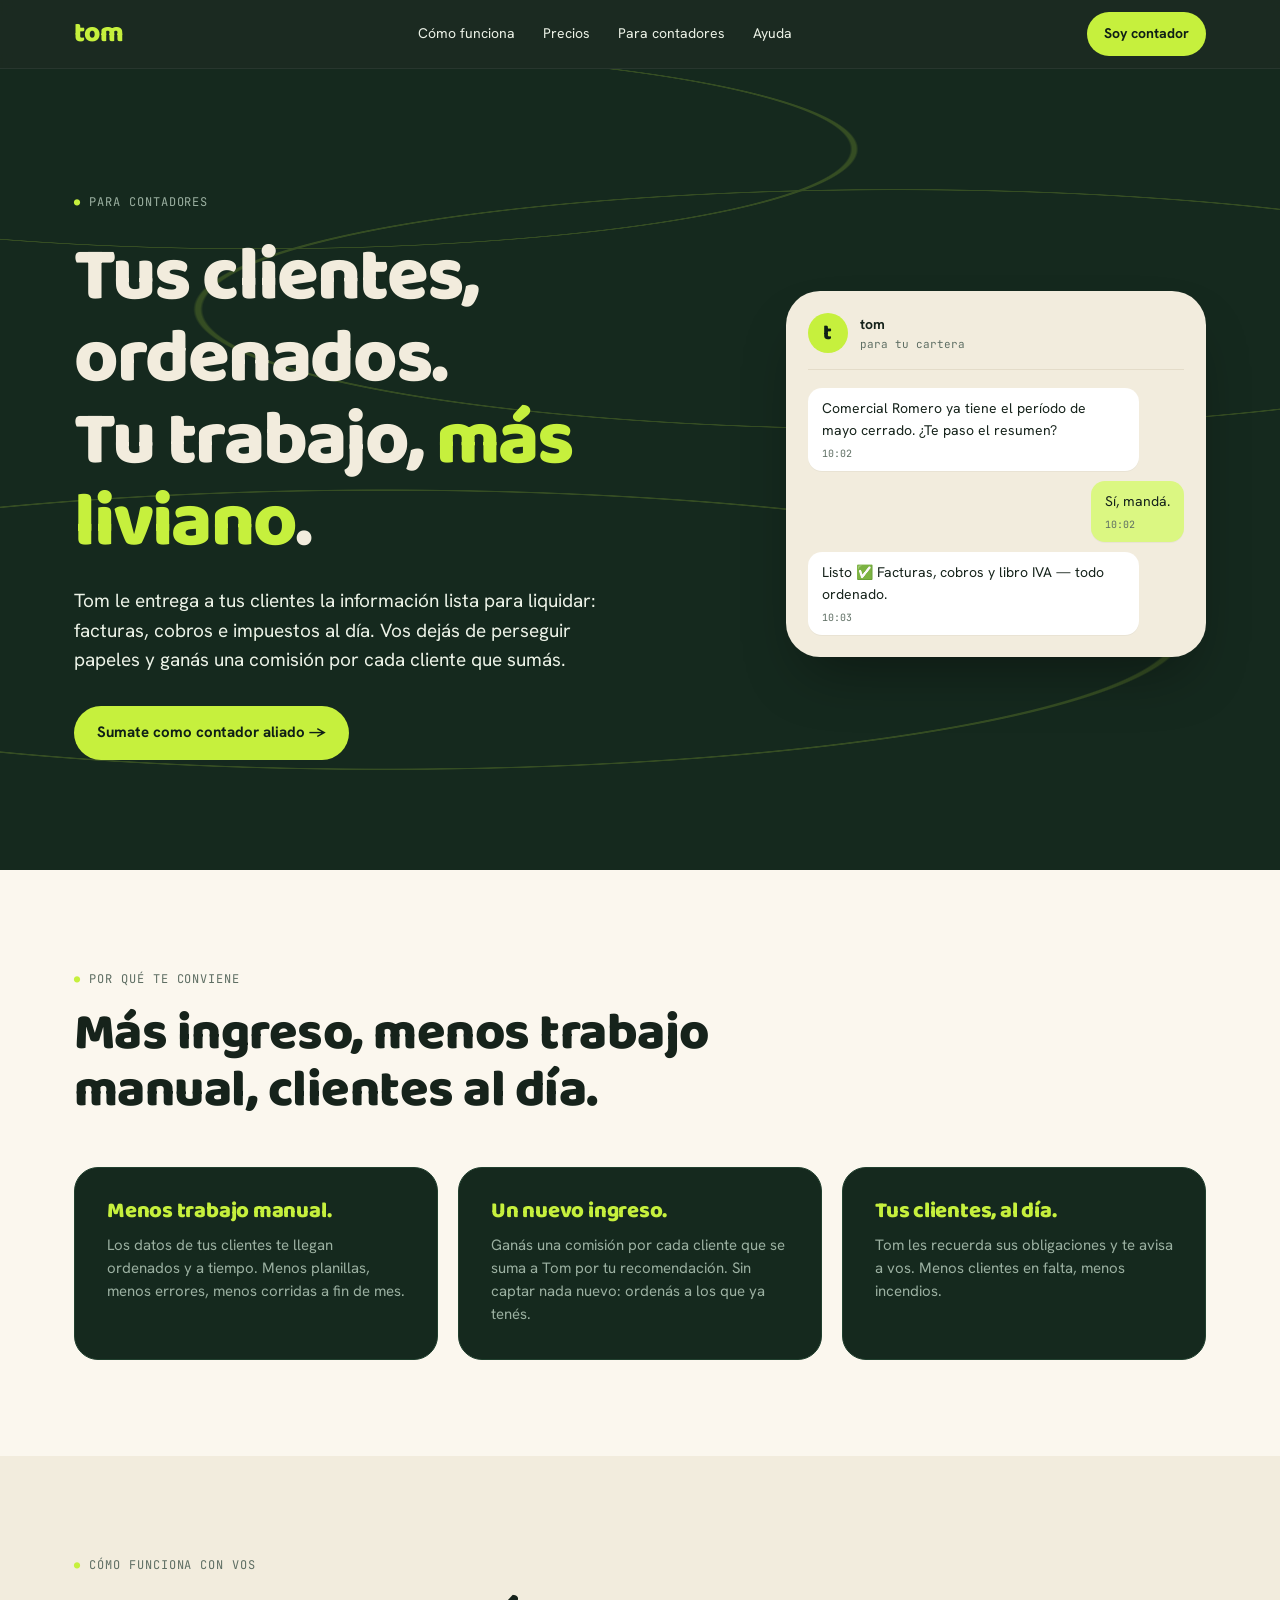
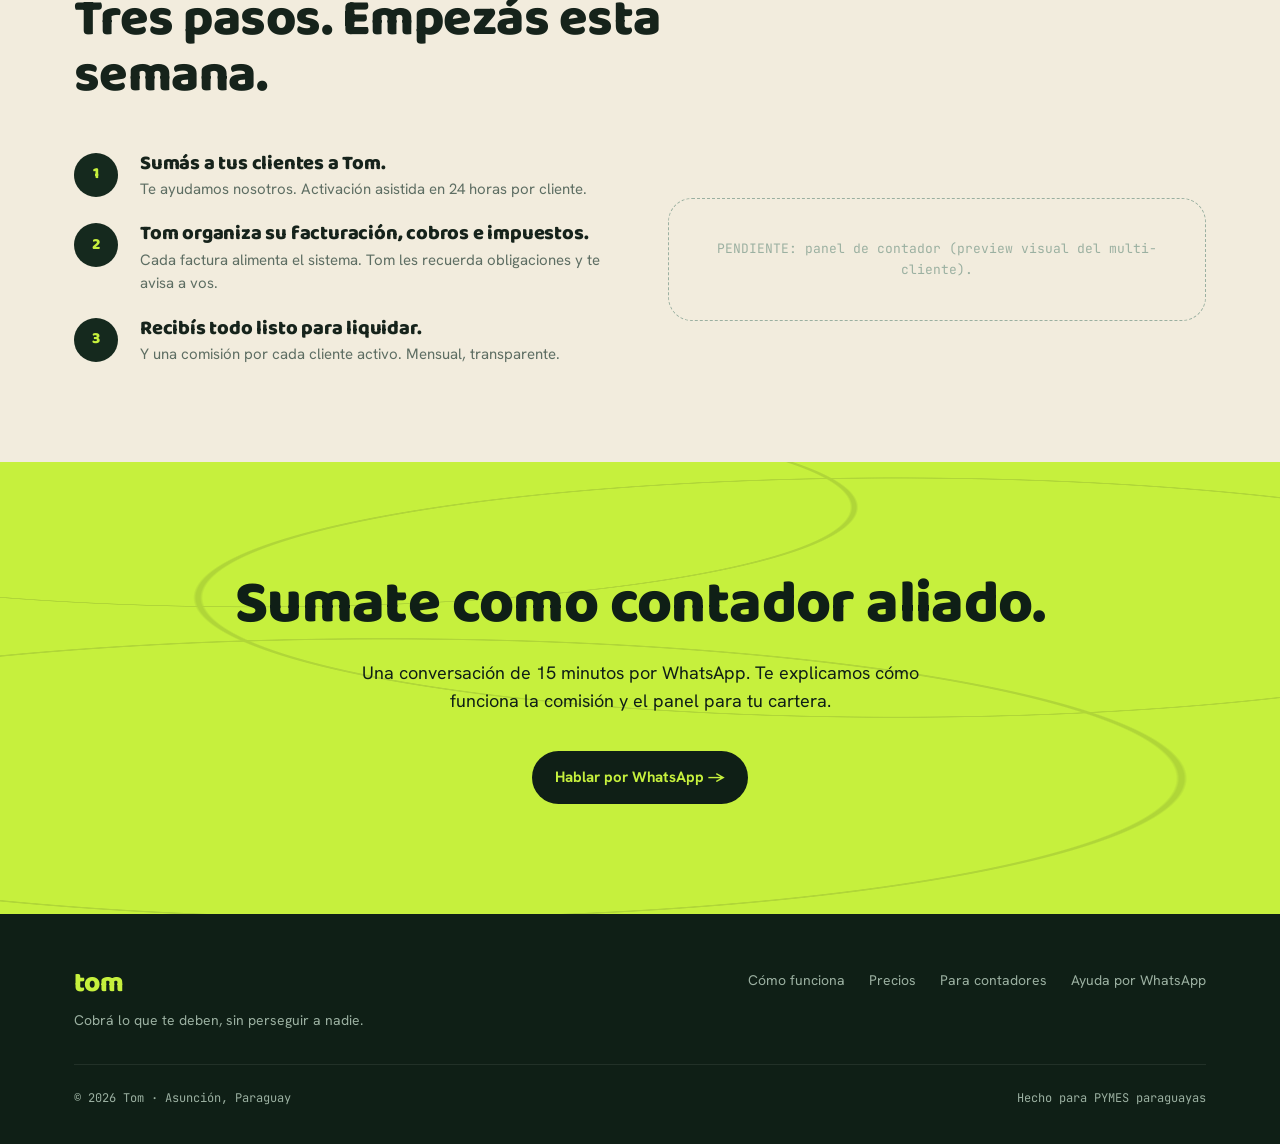
==== contadores.html @ 39fb2d64 "Construye primera versión de la web pública de Tom - Home con los 8 bloques (hero, problema, reframe" ====
<!doctype html>
<html lang="es">
<head>
  <meta charset="utf-8" />
  <meta name="viewport" content="width=device-width, initial-scale=1" />
  <title>Para contadores — tom</title>
  <meta name="description" content="Tus clientes, ordenados. Tu trabajo, más liviano. Sumate como contador aliado de Tom." />
  <link rel="preconnect" href="https://fonts.googleapis.com" />
  <link rel="preconnect" href="https://fonts.gstatic.com" crossorigin />
  <link href="https://fonts.googleapis.com/css2?family=Baloo+2:wght@400;600;700;800&family=Hanken+Grotesk:wght@400;500;700;800&family=JetBrains+Mono:wght@400;500&display=swap" rel="stylesheet" />
  <link rel="stylesheet" href="/assets/css/styles.css" />
</head>
<body>

<nav class="nav">
  <div class="wrap nav__inner">
    <a href="/" class="logo">tom</a>
    <div class="nav__links">
      <a href="/#como-funciona">Cómo funciona</a>
      <a href="/precios">Precios</a>
      <a href="/contadores">Para contadores</a>
      <a href="/#ayuda">Ayuda</a>
    </div>
    <div class="nav__cta">
      <a class="btn btn--primary btn--sm" data-wa="contador" href="#">Soy contador</a>
      <button class="nav__burger" aria-label="Menú">☰</button>
    </div>
  </div>
</nav>

<section class="hero on-dark">
  <div class="curvas"></div>
  <div class="wrap hero__grid">
    <div>
      <span class="eyebrow">Para contadores</span>
      <h1>Tus clientes, ordenados. <br/>Tu trabajo, <span class="lima-text">más liviano</span>.</h1>
      <p class="lead">Tom le entrega a tus clientes la información lista para liquidar: facturas, cobros e impuestos al día. Vos dejás de perseguir papeles y ganás una comisión por cada cliente que sumás.</p>
      <div class="hero__ctas">
        <a class="btn btn--primary" data-wa="contador" href="#">Sumate como contador aliado →</a>
      </div>
    </div>
    <div>
      <div class="chat">
        <div class="chat__head">
          <div class="chat__avatar">t</div>
          <div>
            <div class="chat__name">tom</div>
            <div class="chat__sub">para tu cartera</div>
          </div>
        </div>
        <div class="chat__body">
          <div class="bubble">Comercial Romero ya tiene el período de mayo cerrado. ¿Te paso el resumen?<small>10:02</small></div>
          <div class="bubble bubble--me">Sí, mandá.<small>10:02</small></div>
          <div class="bubble">Listo ✅ Facturas, cobros y libro IVA — todo ordenado.<small>10:03</small></div>
        </div>
      </div>
    </div>
  </div>
</section>

<section class="on-cream">
  <div class="wrap">
    <div class="shead">
      <span class="eyebrow">Por qué te conviene</span>
      <h2>Más ingreso, menos trabajo manual, clientes al día.</h2>
    </div>
    <div class="benefits">
      <div class="benefit">
        <h3>Menos trabajo manual.</h3>
        <p>Los datos de tus clientes te llegan ordenados y a tiempo. Menos planillas, menos errores, menos corridas a fin de mes.</p>
      </div>
      <div class="benefit">
        <h3>Un nuevo ingreso.</h3>
        <p>Ganás una comisión por cada cliente que se suma a Tom por tu recomendación. Sin captar nada nuevo: ordenás a los que ya tenés.</p>
      </div>
      <div class="benefit">
        <h3>Tus clientes, al día.</h3>
        <p>Tom les recuerda sus obligaciones y te avisa a vos. Menos clientes en falta, menos incendios.</p>
      </div>
    </div>
  </div>
</section>

<section class="on-cream-warm">
  <div class="wrap">
    <div class="shead">
      <span class="eyebrow">Cómo funciona con vos</span>
      <h2>Tres pasos. Empezás esta semana.</h2>
    </div>
    <div class="how__grid">
      <div class="how__list">
        <div class="how__item">
          <div class="how__num">1</div>
          <div>
            <h3>Sumás a tus clientes a Tom.</h3>
            <p>Te ayudamos nosotros. Activación asistida en 24 horas por cliente.</p>
          </div>
        </div>
        <div class="how__item">
          <div class="how__num">2</div>
          <div>
            <h3>Tom organiza su facturación, cobros e impuestos.</h3>
            <p>Cada factura alimenta el sistema. Tom les recuerda obligaciones y te avisa a vos.</p>
          </div>
        </div>
        <div class="how__item">
          <div class="how__num">3</div>
          <div>
            <h3>Recibís todo listo para liquidar.</h3>
            <p>Y una comisión por cada cliente activo. Mensual, transparente.</p>
          </div>
        </div>
      </div>
      <div>
        <div class="placeholder-block" style="margin: 0;">PENDIENTE: panel de contador (preview visual del multi-cliente).</div>
      </div>
    </div>
  </div>
</section>

<section class="cta-final">
  <div class="curvas curvas--dark"></div>
  <div class="wrap">
    <h2>Sumate como contador aliado.</h2>
    <p>Una conversación de 15 minutos por WhatsApp. Te explicamos cómo funciona la comisión y el panel para tu cartera.</p>
    <a class="btn btn--dark" data-wa="contador" href="#">Hablar por WhatsApp →</a>
  </div>
</section>

<footer class="footer">
  <div class="wrap">
    <div class="footer__top">
      <div>
        <div class="logo">tom</div>
        <p class="footer__tag">Cobrá lo que te deben, sin perseguir a nadie.</p>
      </div>
      <div class="footer__links">
        <a href="/#como-funciona">Cómo funciona</a>
        <a href="/precios">Precios</a>
        <a href="/contadores">Para contadores</a>
        <a data-wa="default" href="#">Ayuda por WhatsApp</a>
      </div>
    </div>
    <div class="footer__bottom">
      <span>© 2026 Tom · Asunción, Paraguay</span>
      <span>Hecho para PYMES paraguayas</span>
    </div>
  </div>
</footer>

<script src="/config.js"></script>
<script src="/assets/js/main.js"></script>
</body>
</html>
---- assets/css/styles.css ----
/* ============================================================
   TOM — Estilos
   Tokens visuales del Brand Kit. Proporción 60/30/10
   (bosque / crema / lima). Lima = acento, nunca base.
   ============================================================ */

:root {
  /* Acento */
  --lima: #C6F03D;
  --lima-tenue: #DBF782;

  /* Base oscura */
  --bosque: #15291E;
  --bosque-profundo: #0F1F16;
  --musgo: #21402F;
  --musgo-elevado: #2C5239;

  /* Claro cálido */
  --crema: #F2ECDD;
  --crema-suave: #FBF7EE;

  /* Neutros */
  --tinta: #16231B;
  --humo: #5E6E63;
  --niebla: #E4DCC9;
  --claro: #ECF2E7;
  --claro-tenue: #9BB0A1;

  /* Estados */
  --senal: #5FBE83;
  --ambar: #E89A5B;

  /* Radios */
  --r-sm: 10px;
  --r-base: 16px;
  --r-lg: 24px;
  --r-xl: 34px;
  --r-pill: 999px;

  /* Tipografías */
  --f-display: "Baloo 2", system-ui, sans-serif;
  --f-text: "Hanken Grotesk", system-ui, sans-serif;
  --f-mono: "JetBrains Mono", ui-monospace, monospace;

  --maxw: 1180px;
}

* { box-sizing: border-box; }

html { scroll-behavior: smooth; }

body {
  margin: 0;
  font-family: var(--f-text);
  font-weight: 400;
  color: var(--tinta);
  background: var(--crema-suave);
  line-height: 1.55;
  -webkit-font-smoothing: antialiased;
  text-rendering: optimizeLegibility;
}

a { color: inherit; text-decoration: none; }

h1, h2, h3, h4 {
  font-family: var(--f-display);
  font-weight: 800;
  letter-spacing: -0.01em;
  line-height: 1.08;
  margin: 0;
}

p { margin: 0; }

.wrap {
  max-width: var(--maxw);
  margin: 0 auto;
  padding: 0 24px;
}

.eyebrow {
  font-family: var(--f-mono);
  font-size: 12px;
  letter-spacing: 0.08em;
  text-transform: uppercase;
  color: var(--humo);
  display: inline-flex;
  align-items: center;
  gap: 8px;
}
.eyebrow::before {
  content: "●";
  color: var(--lima);
  font-size: 10px;
}
.on-dark .eyebrow { color: var(--claro-tenue); }

/* ---------- Botones ---------- */
.btn {
  display: inline-flex;
  align-items: center;
  gap: 8px;
  padding: 14px 22px;
  border-radius: var(--r-pill);
  font-family: var(--f-text);
  font-weight: 700;
  font-size: 15px;
  border: 1.5px solid transparent;
  cursor: pointer;
  transition: transform .15s ease, background .2s ease, color .2s ease;
}
.btn:hover { transform: translateY(-1px); }
.btn--primary {
  background: var(--lima);
  color: var(--bosque-profundo);
}
.btn--primary:hover { background: var(--lima-tenue); }
.btn--ghost {
  background: transparent;
  border-color: currentColor;
  color: var(--tinta);
}
.on-dark .btn--ghost { color: var(--crema); }
.btn--dark {
  background: var(--bosque-profundo);
  color: var(--lima);
}
.btn--dark:hover { background: var(--bosque); }
.btn--sm { padding: 10px 16px; font-size: 14px; }

/* ---------- NAV ---------- */
.nav {
  position: sticky;
  top: 0;
  z-index: 50;
  background: rgba(15, 31, 22, 0.95);
  backdrop-filter: blur(8px);
  border-bottom: 1px solid rgba(255,255,255,0.06);
}
.nav__inner {
  display: flex;
  align-items: center;
  justify-content: space-between;
  height: 68px;
  gap: 24px;
}
.logo {
  font-family: var(--f-display);
  font-weight: 800;
  font-size: 28px;
  color: var(--lima);
  letter-spacing: -0.02em;
  line-height: 1;
}
.logo--dark { color: var(--tinta); }
.nav__links {
  display: flex;
  gap: 28px;
  font-size: 14px;
  color: var(--claro);
}
.nav__links a:hover { color: var(--lima); }
.nav__cta { display: flex; align-items: center; gap: 12px; }
.nav__burger { display: none; background: none; border: 0; color: var(--crema); font-size: 22px; cursor: pointer; }

@media (max-width: 860px) {
  .nav__links { display: none; }
  .nav__burger { display: block; }
  .nav__open .nav__links {
    display: flex;
    position: absolute;
    top: 68px; left: 0; right: 0;
    background: var(--bosque-profundo);
    flex-direction: column;
    padding: 20px 24px;
    gap: 18px;
    border-bottom: 1px solid rgba(255,255,255,0.06);
  }
}

/* ---------- Secciones genéricas ---------- */
section { padding: 96px 0; }
@media (max-width: 720px) { section { padding: 64px 0; } }

.on-dark { background: var(--bosque); color: var(--crema); }
.on-dark h1, .on-dark h2, .on-dark h3 { color: var(--crema); }
.on-deep { background: var(--bosque-profundo); color: var(--crema); }
.on-cream { background: var(--crema-suave); color: var(--tinta); }
.on-cream-warm { background: var(--crema); color: var(--tinta); }

.lima-text { color: var(--lima); }

/* ---------- Curvas (textura) ---------- */
.curvas {
  position: absolute;
  inset: 0;
  pointer-events: none;
  opacity: 0.18;
  background-image:
    radial-gradient(ellipse 1200px 200px at 20% 10%, transparent 49.5%, var(--lima) 49.7%, var(--lima) 50%, transparent 50.2%),
    radial-gradient(ellipse 1400px 240px at 70% 30%, transparent 49.5%, var(--lima) 49.7%, var(--lima) 50%, transparent 50.2%),
    radial-gradient(ellipse 1600px 280px at 30% 70%, transparent 49.5%, var(--lima) 49.7%, var(--lima) 50%, transparent 50.2%);
  background-repeat: no-repeat;
}
.curvas--dark {
  opacity: 0.12;
  background-image:
    radial-gradient(ellipse 1200px 200px at 20% 10%, transparent 49.5%, var(--tinta) 49.7%, var(--tinta) 50%, transparent 50.2%),
    radial-gradient(ellipse 1400px 240px at 70% 30%, transparent 49.5%, var(--tinta) 49.7%, var(--tinta) 50%, transparent 50.2%),
    radial-gradient(ellipse 1600px 280px at 30% 70%, transparent 49.5%, var(--tinta) 49.7%, var(--tinta) 50%, transparent 50.2%);
}

/* ---------- HERO ---------- */
.hero { position: relative; overflow: hidden; padding: 120px 0 110px; }
.hero__grid {
  position: relative;
  display: grid;
  grid-template-columns: 1.05fr 0.95fr;
  gap: 56px;
  align-items: center;
}
@media (max-width: 920px) {
  .hero__grid { grid-template-columns: 1fr; gap: 40px; }
}
.hero h1 {
  font-size: clamp(40px, 6vw, 76px);
  letter-spacing: -0.025em;
  margin-top: 22px;
}
.hero p.lead {
  font-size: clamp(17px, 1.6vw, 19px);
  color: var(--claro);
  margin-top: 22px;
  max-width: 560px;
}
.hero__ctas { display: flex; flex-wrap: wrap; gap: 12px; margin-top: 32px; }
.hero__trust {
  display: flex; flex-wrap: wrap; gap: 28px; margin-top: 48px;
  font-family: var(--f-mono); font-size: 12px; color: var(--claro-tenue);
  text-transform: uppercase; letter-spacing: 0.06em;
}
.hero__trust span { display: inline-flex; align-items: center; gap: 8px; }
.hero__trust span::before { content: ""; width: 6px; height: 6px; background: var(--lima); border-radius: 50%; }

/* ---------- Chat mock ---------- */
.chat {
  background: var(--crema);
  border-radius: var(--r-xl);
  padding: 22px;
  box-shadow: 0 30px 60px -20px rgba(0,0,0,0.4);
  max-width: 420px;
  margin-left: auto;
  color: var(--tinta);
  font-size: 14px;
}
.chat__head {
  display: flex; align-items: center; gap: 12px;
  padding-bottom: 16px; border-bottom: 1px solid var(--niebla);
}
.chat__avatar {
  width: 40px; height: 40px; border-radius: 50%;
  background: var(--lima); color: var(--bosque-profundo);
  display: grid; place-items: center;
  font-family: var(--f-display); font-weight: 800; font-size: 22px;
}
.chat__name { font-weight: 700; }
.chat__sub { font-family: var(--f-mono); font-size: 11px; color: var(--humo); }
.chat__body { padding-top: 18px; display: flex; flex-direction: column; gap: 10px; }
.bubble {
  background: white;
  padding: 10px 14px;
  border-radius: 14px;
  max-width: 88%;
  box-shadow: 0 1px 0 rgba(0,0,0,0.04);
}
.bubble--me { align-self: flex-end; background: var(--lima-tenue); }
.bubble small { display: block; font-family: var(--f-mono); font-size: 10px; color: var(--humo); margin-top: 4px; }

/* ---------- Tarjetas problema ---------- */
.cards-3 {
  display: grid; grid-template-columns: repeat(3, 1fr); gap: 20px; margin-top: 56px;
}
@media (max-width: 860px) { .cards-3 { grid-template-columns: 1fr; } }
.card {
  background: var(--crema);
  border-radius: var(--r-lg);
  padding: 28px;
  color: var(--tinta);
  border: 1px solid var(--niebla);
}
.card h3 { font-size: 22px; margin-bottom: 10px; font-family: var(--f-display); }
.card p { color: var(--humo); font-size: 15px; }

/* ---------- Section heads ---------- */
.shead { max-width: 760px; }
.shead h2 {
  font-size: clamp(32px, 4.2vw, 52px);
  margin-top: 16px;
}
.shead p.lead {
  font-size: 18px;
  margin-top: 18px;
  color: var(--humo);
}
.on-dark .shead p.lead { color: var(--claro-tenue); }

/* ---------- Reframe ---------- */
.reframe { position: relative; overflow: hidden; padding: 130px 0; }
.reframe h2 {
  font-size: clamp(36px, 5.4vw, 72px);
  max-width: 14ch;
  letter-spacing: -0.02em;
}
.reframe p {
  margin-top: 28px; max-width: 640px;
  font-size: 19px; color: var(--claro-tenue);
}

/* ---------- Escalera ---------- */
.steps { margin-top: 56px; display: flex; flex-direction: column; gap: 14px; }
.step {
  display: grid;
  grid-template-columns: 110px 1fr;
  gap: 28px;
  align-items: start;
  padding: 28px 32px;
  background: var(--crema);
  border-radius: var(--r-lg);
  border: 1px solid var(--niebla);
  position: relative;
}
.step__n {
  font-family: var(--f-display);
  font-weight: 800;
  font-size: 72px;
  line-height: 0.9;
  color: var(--lima);
  text-shadow: 0 0 0 var(--bosque);
  -webkit-text-stroke: 1.5px var(--bosque);
}
.step__body h3 { font-size: 22px; margin-bottom: 8px; }
.step__body p { color: var(--humo); font-size: 15.5px; max-width: 65ch; }
@media (max-width: 720px) {
  .step { grid-template-columns: 1fr; padding: 22px; gap: 8px; }
  .step__n { font-size: 52px; }
}
.steps__close {
  margin-top: 28px;
  text-align: center;
  font-family: var(--f-display);
  font-weight: 700;
  font-size: clamp(18px, 2vw, 22px);
  color: var(--bosque);
  background: var(--lima-tenue);
  padding: 22px;
  border-radius: var(--r-lg);
}

/* ---------- Cómo funciona ---------- */
.how__grid {
  display: grid;
  grid-template-columns: 1fr 1fr;
  gap: 56px;
  align-items: center;
  margin-top: 48px;
}
@media (max-width: 920px) { .how__grid { grid-template-columns: 1fr; } }
.how__list { display: flex; flex-direction: column; gap: 22px; }
.how__item { display: grid; grid-template-columns: 48px 1fr; gap: 18px; }
.how__num {
  width: 44px; height: 44px; border-radius: 50%;
  background: var(--bosque); color: var(--lima);
  display: grid; place-items: center;
  font-family: var(--f-display); font-weight: 800;
}
.how__item h3 { font-size: 20px; margin-bottom: 4px; }
.how__item p { color: var(--humo); font-size: 15px; }

/* ---------- Tabla comparativa ---------- */
.compare {
  margin-top: 48px;
  background: var(--crema);
  border-radius: var(--r-lg);
  overflow: hidden;
  border: 1px solid var(--niebla);
}
.compare table { width: 100%; border-collapse: collapse; font-size: 15px; }
.compare th, .compare td { padding: 18px 22px; text-align: left; border-bottom: 1px solid var(--niebla); }
.compare th { background: var(--niebla); font-family: var(--f-display); font-weight: 800; font-size: 15px; }
.compare td.col-tom { background: rgba(198, 240, 61, 0.18); font-weight: 700; }
.compare td.no { color: var(--humo); }
.compare td.yes { color: var(--bosque); font-weight: 700; }
.compare tr:last-child th, .compare tr:last-child td { border-bottom: 0; }

/* ---------- Logos clientes ---------- */
.logos {
  margin-top: 40px;
  display: grid;
  grid-template-columns: repeat(4, 1fr);
  gap: 14px;
}
@media (max-width: 720px) { .logos { grid-template-columns: repeat(2, 1fr); } }
.logo-box {
  background: var(--crema);
  border: 1px solid var(--niebla);
  border-radius: var(--r-base);
  padding: 28px 18px;
  text-align: center;
  font-family: var(--f-display);
  font-weight: 700;
  font-size: 18px;
  color: var(--humo);
  letter-spacing: 0.01em;
}

.placeholder-block {
  margin-top: 40px;
  border: 1.5px dashed var(--claro-tenue);
  border-radius: var(--r-lg);
  padding: 40px;
  text-align: center;
  font-family: var(--f-mono);
  font-size: 13px;
  color: var(--claro-tenue);
}
.on-cream .placeholder-block { border-color: var(--niebla); color: var(--humo); }

/* ---------- CTA final ---------- */
.cta-final {
  position: relative; overflow: hidden;
  background: var(--lima);
  color: var(--bosque-profundo);
  padding: 110px 0;
  text-align: center;
}
.cta-final h2 { font-size: clamp(36px, 5vw, 60px); }
.cta-final p { margin: 22px auto 36px; max-width: 560px; font-size: 18px; }

/* ---------- Footer ---------- */
.footer {
  background: var(--bosque-profundo);
  color: var(--claro-tenue);
  padding: 56px 0 36px;
  font-size: 14px;
}
.footer__top {
  display: flex; justify-content: space-between; gap: 32px; flex-wrap: wrap;
  padding-bottom: 32px; border-bottom: 1px solid rgba(255,255,255,0.08);
}
.footer__tag { margin-top: 12px; max-width: 320px; color: var(--claro-tenue); }
.footer__links { display: flex; gap: 24px; flex-wrap: wrap; }
.footer__links a:hover { color: var(--lima); }
.footer__bottom {
  margin-top: 24px; display: flex; justify-content: space-between;
  flex-wrap: wrap; gap: 12px; font-family: var(--f-mono); font-size: 12px;
}

/* ---------- Pricing ---------- */
.plans {
  display: grid; grid-template-columns: repeat(3, 1fr); gap: 20px; margin-top: 56px;
}
@media (max-width: 920px) { .plans { grid-template-columns: 1fr; } }
.plan {
  background: var(--crema);
  border-radius: var(--r-lg);
  padding: 32px;
  border: 1.5px solid var(--niebla);
  display: flex; flex-direction: column; gap: 18px;
}
.plan--featured {
  background: var(--bosque);
  color: var(--crema);
  border-color: var(--lima);
  transform: translateY(-8px);
  box-shadow: 0 30px 50px -20px rgba(0,0,0,0.25);
}
.plan--featured h3, .plan--featured .price { color: var(--crema); }
.plan__tag {
  align-self: flex-start;
  font-family: var(--f-mono); font-size: 11px; letter-spacing: 0.08em;
  text-transform: uppercase;
  background: var(--lima); color: var(--bosque);
  padding: 5px 10px; border-radius: var(--r-pill);
}
.plan h3 { font-size: 28px; }
.plan__for { font-size: 14px; color: var(--humo); }
.plan--featured .plan__for { color: var(--claro-tenue); }
.price { font-family: var(--f-display); font-weight: 800; font-size: 36px; line-height: 1; }
.price small { display: block; font-family: var(--f-mono); font-size: 12px; color: var(--humo); margin-top: 6px; font-weight: 400; }
.plan--featured .price small { color: var(--claro-tenue); }
.plan ul { list-style: none; margin: 0; padding: 0; display: flex; flex-direction: column; gap: 10px; font-size: 14.5px; }
.plan li { display: flex; gap: 10px; }
.plan li::before { content: "✓"; color: var(--senal); font-weight: 800; }
.plan--featured li::before { color: var(--lima); }

.pricing-anchor {
  margin-top: 56px;
  text-align: center;
  font-family: var(--f-display);
  font-weight: 700;
  font-size: clamp(20px, 2.4vw, 26px);
  color: var(--bosque);
  max-width: 720px;
  margin-left: auto; margin-right: auto;
}

.addon {
  margin-top: 24px;
  background: var(--crema);
  border: 1px dashed var(--claro-tenue);
  border-radius: var(--r-lg);
  padding: 28px;
  display: grid; grid-template-columns: 1fr auto; gap: 22px; align-items: center;
}
@media (max-width: 720px) { .addon { grid-template-columns: 1fr; } }
.addon h3 { font-size: 22px; margin-bottom: 6px; }
.addon p { color: var(--humo); font-size: 15px; }

/* ---------- Página contadores: bloque por qué te conviene ---------- */
.benefits {
  display: grid; grid-template-columns: repeat(3, 1fr); gap: 20px; margin-top: 48px;
}
@media (max-width: 860px) { .benefits { grid-template-columns: 1fr; } }
.benefit {
  background: var(--bosque);
  color: var(--crema);
  border-radius: var(--r-lg);
  padding: 32px;
  border: 1px solid var(--musgo);
}
.benefit h3 { color: var(--lima); font-size: 22px; margin-bottom: 10px; }
.benefit p { color: var(--claro-tenue); font-size: 15px; }

/* ---------- Generic ---------- */
.spacer { height: 56px; }
.small-note { font-family: var(--f-mono); font-size: 12px; color: var(--humo); margin-top: 16px; }
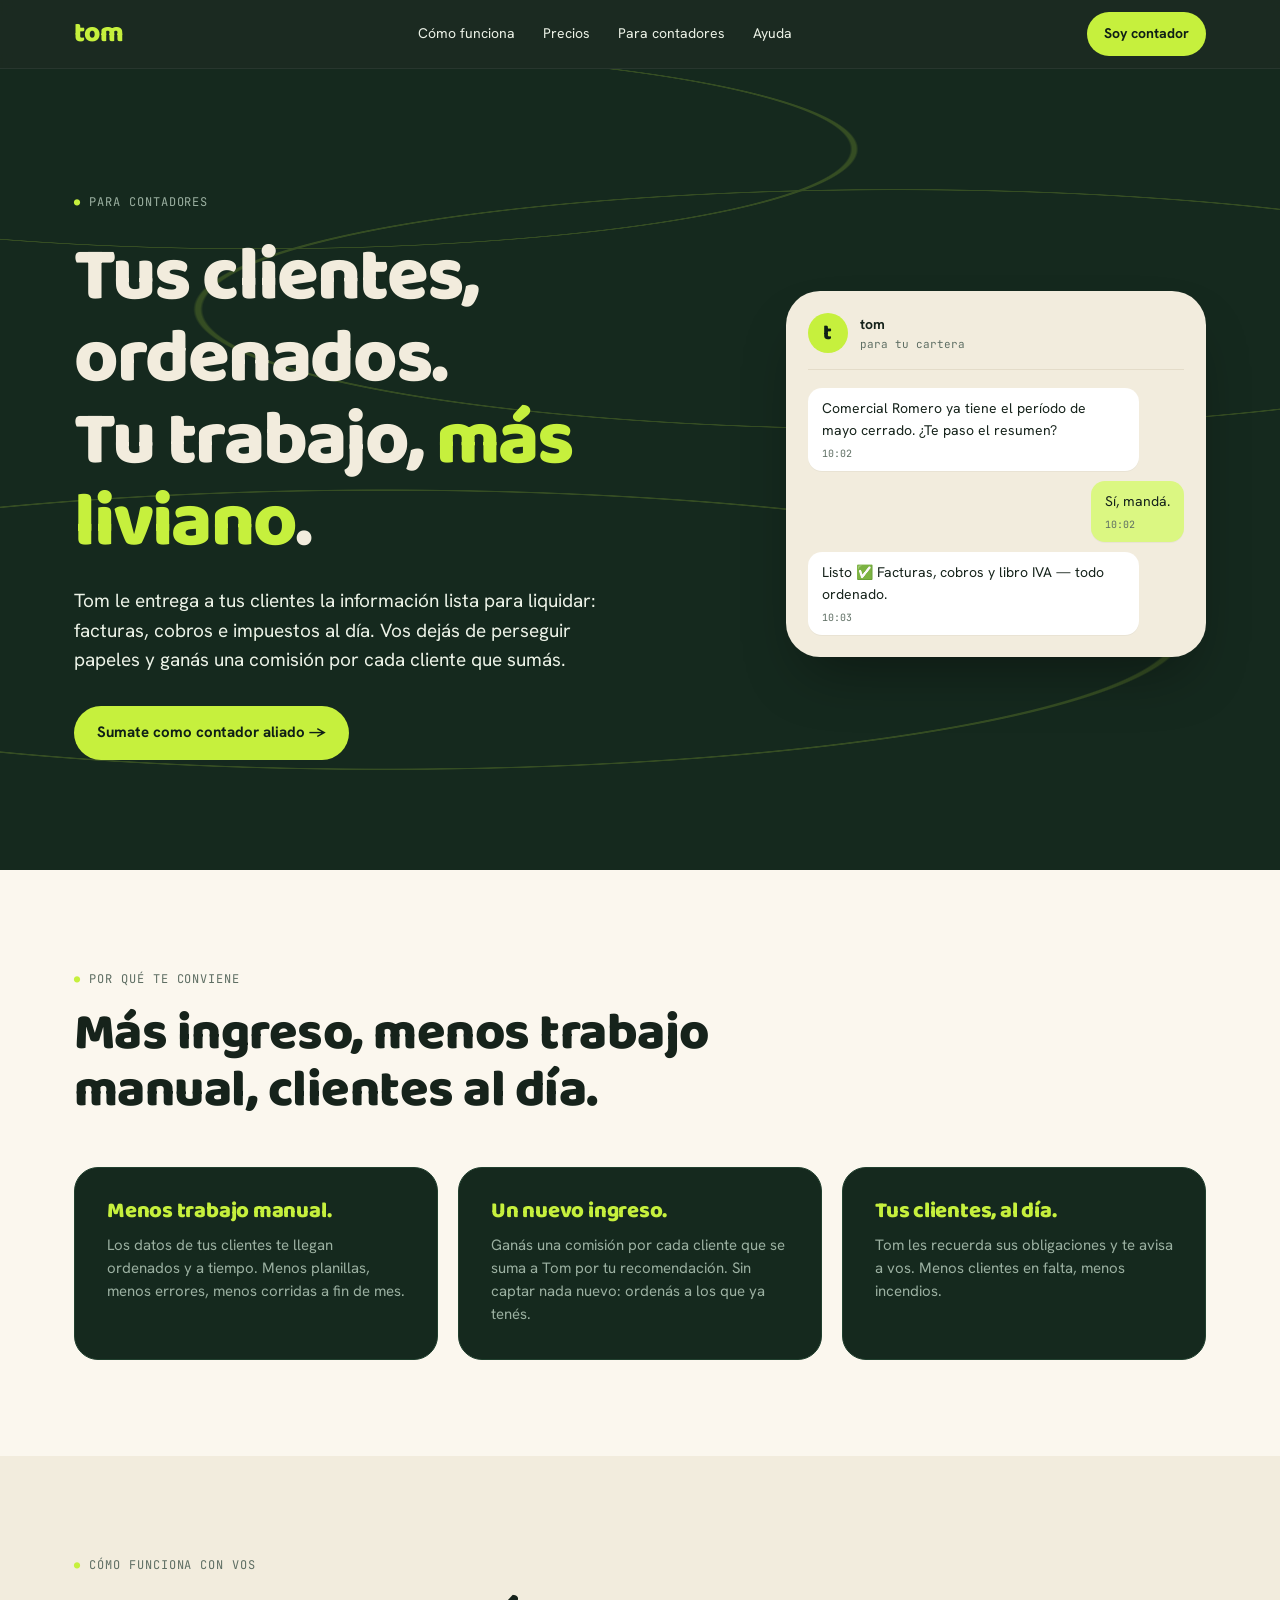
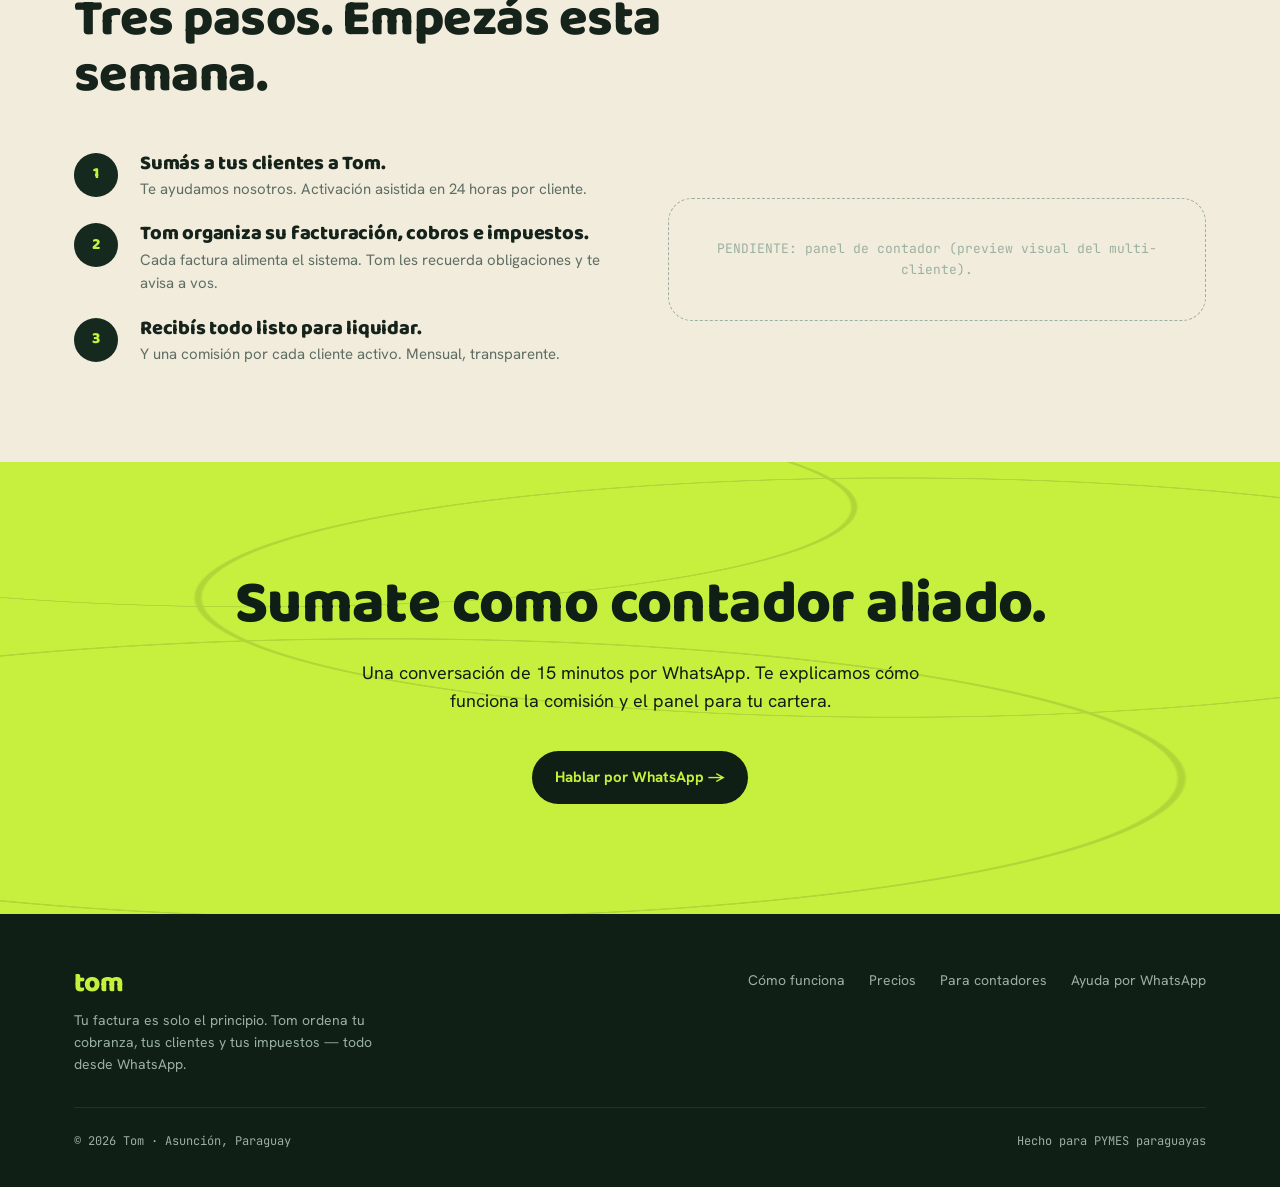
==== commit ee420197: "Mejora copy y storytelling de la web - Hero: nuevo H1 que abarca toda la cadena (no solo cobranza), " ====
--- a/contadores.html
+++ b/contadores.html
@@ -132,7 +132,7 @@
     <div class="footer__top">
       <div>
         <div class="logo">tom</div>
-        <p class="footer__tag">Cobrá lo que te deben, sin perseguir a nadie.</p>
+        <p class="footer__tag">Tu factura es solo el principio. Tom ordena tu cobranza, tus clientes y tus impuestos — todo desde WhatsApp.</p>
       </div>
       <div class="footer__links">
         <a href="/#como-funciona">Cómo funciona</a>
--- a/assets/css/styles.css
+++ b/assets/css/styles.css
@@ -384,7 +384,10 @@
   overflow: hidden;
   border: 1px solid var(--niebla);
 }
-.compare table { width: 100%; border-collapse: collapse; font-size: 15px; }
+.compare table { width: 100%; border-collapse: collapse; font-size: 15px; table-layout: fixed; }
+.compare th:first-child, .compare td:first-child { width: 46%; }
+.compare th:nth-child(2), .compare td:nth-child(2),
+.compare th:nth-child(3), .compare td:nth-child(3) { width: 27%; }
 .compare th, .compare td { padding: 18px 22px; text-align: left; border-bottom: 1px solid var(--niebla); }
 .compare th { background: var(--niebla); font-family: var(--f-display); font-weight: 800; font-size: 15px; }
 .compare td.col-tom { background: rgba(198, 240, 61, 0.18); font-weight: 700; }
@@ -531,6 +534,51 @@
 .benefit h3 { color: var(--lima); font-size: 22px; margin-bottom: 10px; }
 .benefit p { color: var(--claro-tenue); font-size: 15px; }
 
+/* ---------- FAQ ---------- */
+.faq {
+  margin-top: 44px;
+  display: flex;
+  flex-direction: column;
+  gap: 12px;
+  max-width: 860px;
+}
+.faq__item {
+  background: var(--crema);
+  border: 1px solid var(--niebla);
+  border-radius: var(--r-base);
+  padding: 0 26px;
+}
+.faq__item summary {
+  cursor: pointer;
+  list-style: none;
+  padding: 22px 0;
+  font-family: var(--f-display);
+  font-weight: 700;
+  font-size: 18px;
+  color: var(--bosque);
+  display: flex;
+  align-items: center;
+  justify-content: space-between;
+  gap: 18px;
+}
+.faq__item summary::-webkit-details-marker { display: none; }
+.faq__item summary::after {
+  content: "+";
+  font-family: var(--f-text);
+  font-size: 26px;
+  line-height: 1;
+  color: var(--humo);
+  flex: 0 0 auto;
+}
+.faq__item[open] summary::after { content: "–"; color: var(--bosque); }
+.faq__item p {
+  padding: 0 0 24px;
+  margin: 0;
+  color: var(--humo);
+  font-size: 15.5px;
+  max-width: 70ch;
+}
+
 /* ---------- Generic ---------- */
 .spacer { height: 56px; }
 .small-note { font-family: var(--f-mono); font-size: 12px; color: var(--humo); margin-top: 16px; }
